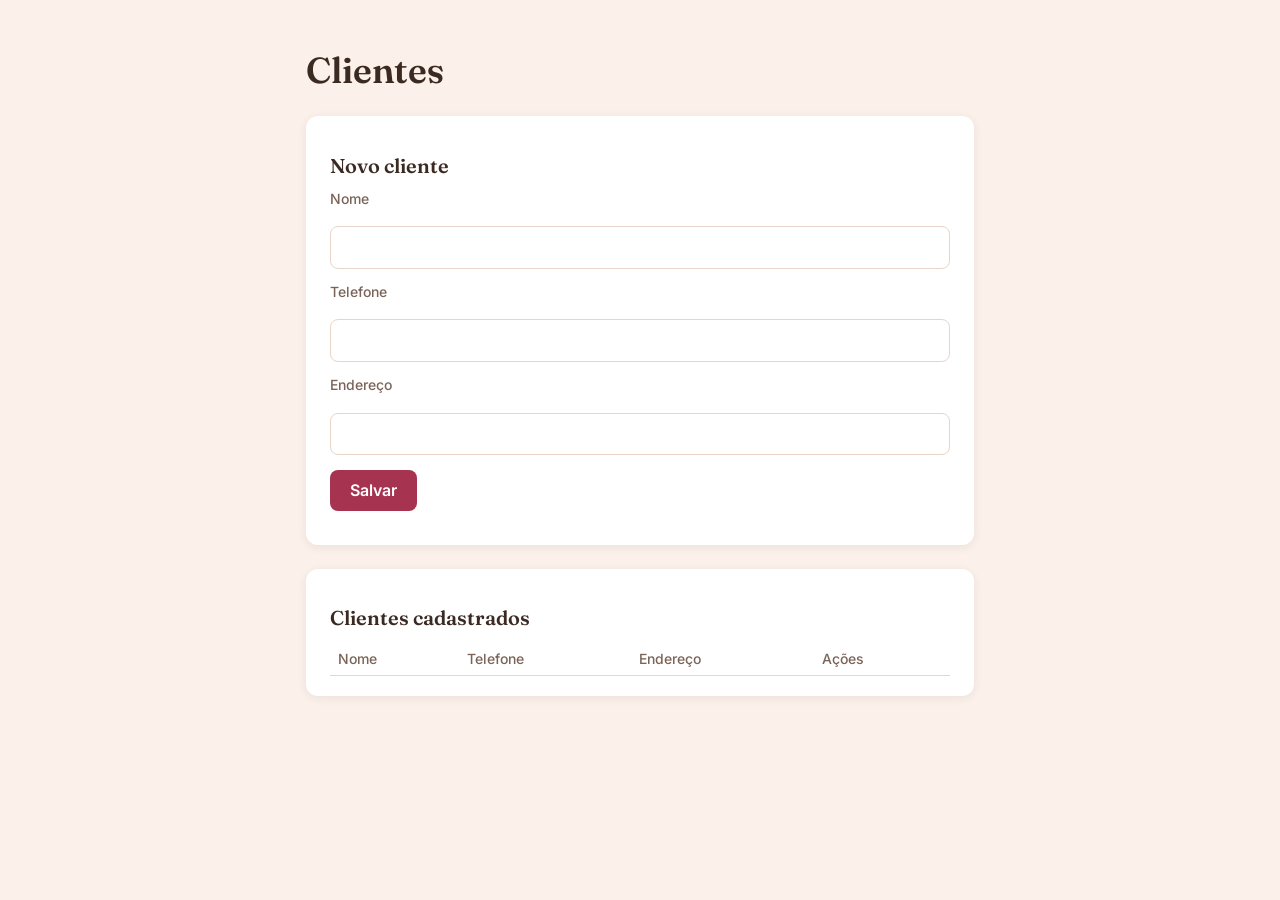
==== customers.html @ 2fd58e19 "feat: adiciona tela de clientes (CRUD completo) com estilo visual do projeto" ====
<!DOCTYPE html>
<html lang="pt-br">
<head>
  <meta charset="UTF-8" />
  <meta name="viewport" content="width=device-width, initial-scale=1.0" />
  <title>Clientes</title>
  <link rel="preconnect" href="https://fonts.googleapis.com" />
  <link rel="preconnect" href="https://fonts.gstatic.com" crossorigin />
  <link href="https://fonts.googleapis.com/css2?family=Fraunces:opsz,wght@9..144,400;9..144,600&family=Inter:wght@400;500;600&display=swap" rel="stylesheet" />
  <link rel="stylesheet" href="css/style.css" />
</head>
<body>
  <main>
    <h1>Clientes</h1>

    <!-- Formulário de cadastro/edição de cliente -->
    <section>
      <h2>Novo cliente</h2>
      <form id="customerForm">
        <!-- Campo escondido: guarda o id do cliente quando estamos EDITANDO.
             Quando está vazio, significa que é um cliente novo (criar, não editar). -->
        <input type="hidden" id="customerId" name="customerId" />

        <label for="customerName">Nome</label>
        <input type="text" id="customerName" name="name" required />

        <label for="customerPhone">Telefone</label>
        <input type="text" id="customerPhone" name="phone" />

        <label for="customerAddress">Endereço</label>
        <input type="text" id="customerAddress" name="address" />

        <button type="submit">Salvar</button>
        <button type="button" id="cancelEditButton" hidden>Cancelar edição</button>
      </form>

      <!-- Onde vamos mostrar mensagens de erro ou sucesso para o usuário -->
      <p id="formMessage"></p>
    </section>

    <!-- Lista de clientes já cadastrados -->
    <section>
      <h2>Clientes cadastrados</h2>
      <table id="customerTable">
        <thead>
          <tr>
            <th>Nome</th>
            <th>Telefone</th>
            <th>Endereço</th>
            <th>Ações</th>
          </tr>
        </thead>
        <tbody id="customerTableBody">
          <!-- As linhas de cliente serão inseridas aqui via JavaScript -->
        </tbody>
      </table>
    </section>
  </main>

  <script type="module" src="js/pages/customers.js"></script>
</body>
</html>
---- css/style.css ----
/* ==========================================================================
   Variáveis globais (cores, tipografia)
   Definidas conforme a identidade visual do projeto (skill 07-estilo-visual)
   ========================================================================== */
:root {
  /* Base */
  --color-background: #FBF1EA;      /* fundo geral, blush claro — não branco puro */
  --color-surface: #FFFFFF;         /* cards, formulários, tabelas */
  --color-surface-alt: #F6E4D8;     /* blocos de destaque suave, hover de linha de tabela */

  /* Texto */
  --color-text: #3B2A22;            /* marrom-chocolate escuro, títulos e texto principal */
  --color-text-muted: #7A6459;      /* texto secundário, labels, legendas */

  /* Marca / ação primária */
  --color-primary: #A6334F;         /* vinho/berry — botões primários, links, destaques */
  --color-primary-hover: #8A2A41;   /* hover/active do primário */
  --color-primary-soft: #F3D9DF;    /* fundo suave para badges/alertas na cor primária */

  /* Acento secundário */
  --color-gold: #B8912F;            /* dourado — usar com moderação */

  /* Status (usaremos mais pra frente, na tela de vendas/fiado) */
  --color-success: #4C7A50;
  --color-success-soft: #E1EDE1;
  --color-warning: #B9852F;
  --color-warning-soft: #F5E6CC;
  --color-danger: #9B3A3A;
  --color-danger-soft: #F3DCDC;

  /* Bordas e sombra */
  --color-border: #E8D5C8;
  --shadow-soft: 0 2px 10px rgba(59, 42, 34, 0.08);

  /* Tipografia */
  --font-display: 'Fraunces', Georgia, serif; /* títulos */
  --font-ui: 'Inter', -apple-system, sans-serif; /* texto de interface e dados */

  --text-xs: 0.75rem;
  --text-sm: 0.875rem;
  --text-base: 1rem;
  --text-lg: 1.25rem;
  --text-xl: 1.75rem;
  --text-2xl: 2.25rem;
}

/* ==========================================================================
   Reset simples e estilo base
   ========================================================================== */
* {
  box-sizing: border-box;
}

body {
  margin: 0;
  background: var(--color-background);
  color: var(--color-text);
  font: 400 var(--text-base) var(--font-ui);
  line-height: 1.5;
}

main {
  max-width: 700px;
  margin: 0 auto;
  padding: 1.5rem 1rem 3rem;
}

h1 {
  font: 600 var(--text-2xl) var(--font-display);
  margin-bottom: 1.5rem;
}

h2 {
  font: 600 var(--text-lg) var(--font-display);
  margin-bottom: 0.75rem;
}

/* ---- Formulário de Cliente ---- */
section {
  background: var(--color-surface);
  border-radius: 12px;
  box-shadow: var(--shadow-soft);
  padding: 1.25rem 1.5rem;
  margin-bottom: 1.5rem;
}

form {
  display: flex;
  flex-direction: column;
  gap: 0.9rem;
}

label {
  font: 500 var(--text-sm) var(--font-ui);
  color: var(--color-text-muted);
  margin-bottom: 0.3rem;
  display: block;
}

input[type="text"] {
  width: 100%;
  padding: 0.65rem 0.75rem;
  border: 1px solid var(--color-border);
  border-radius: 8px;
  font: 400 var(--text-base) var(--font-ui);
  color: var(--color-text);
  background: var(--color-surface);
}

/* Acessibilidade: nunca remover o foco visível sem substituir por outro indicador */
input[type="text"]:focus {
  outline: 2px solid var(--color-primary);
  outline-offset: 1px;
}

/* Botões ficam lado a lado, com espaço entre eles */
form > div.formButtons,
form > .button-row {
  display: flex;
  gap: 0.75rem;
}

button {
  cursor: pointer;
  font: 600 var(--text-base) var(--font-ui);
  border-radius: 8px;
  padding: 0.65rem 1.25rem;
}

/* Botão de salvar: único destaque de cor sólida na tela, conforme a regra
   de "um único destaque de cor por tela" da skill de estilo visual */
button[type="submit"] {
  background: var(--color-primary);
  color: #FFFFFF;
  border: none;
  align-self: flex-start;
}

button[type="submit"]:hover {
  background: var(--color-primary-hover);
}

/* Botão de cancelar edição: secundário, contorno, sem preenchimento sólido */
#cancelEditButton {
  background: transparent;
  color: var(--color-primary);
  border: 1.5px solid var(--color-primary);
  align-self: flex-start;
}

/* Mensagens de erro/sucesso do formulário */
#formMessage {
  font: 500 var(--text-sm) var(--font-ui);
  margin-top: 0.75rem;
}

#formMessage.error {
  color: var(--color-danger);
}

#formMessage.success {
  color: var(--color-success);
}

/* ---- Tabela de Clientes ---- */
table {
  width: 100%;
  border-collapse: collapse;
  font: 400 var(--text-sm) var(--font-ui);
}

th {
  text-align: left;
  color: var(--color-text-muted);
  font-weight: 500;
  padding: 0.5rem 0.5rem;
  border-bottom: 1px solid var(--color-border);
}

td {
  padding: 0.65rem 0.5rem;
  border-bottom: 1px solid var(--color-border);
}

/* Indica que a linha tem ações associadas (editar/excluir) */
tbody tr:hover {
  background: var(--color-surface-alt);
}

/* Botões pequenos de ação dentro da tabela (editar/excluir) */
td .rowActionButton {
  background: transparent;
  border: none;
  color: var(--color-primary);
  font: 500 var(--text-sm) var(--font-ui);
  padding: 0.2rem 0.4rem;
  border-radius: 6px;
}

td .rowActionButton:hover {
  background: var(--color-primary-soft);
}

td .rowActionButton.danger {
  color: var(--color-danger);
}

td .rowActionButton.danger:hover {
  background: var(--color-danger-soft);
}

/* Mensagem para quando ainda não há nenhum cliente cadastrado */
.emptyState {
  color: var(--color-text-muted);
  font-style: normal;
  text-align: center;
  padding: 1rem 0;
}

/* ==========================================================================
   Mobile-first: a partir daqui, ajustes para telas maiores
   ========================================================================== */
@media (min-width: 480px) {
  form > .button-row {
    flex-direction: row;
  }
}
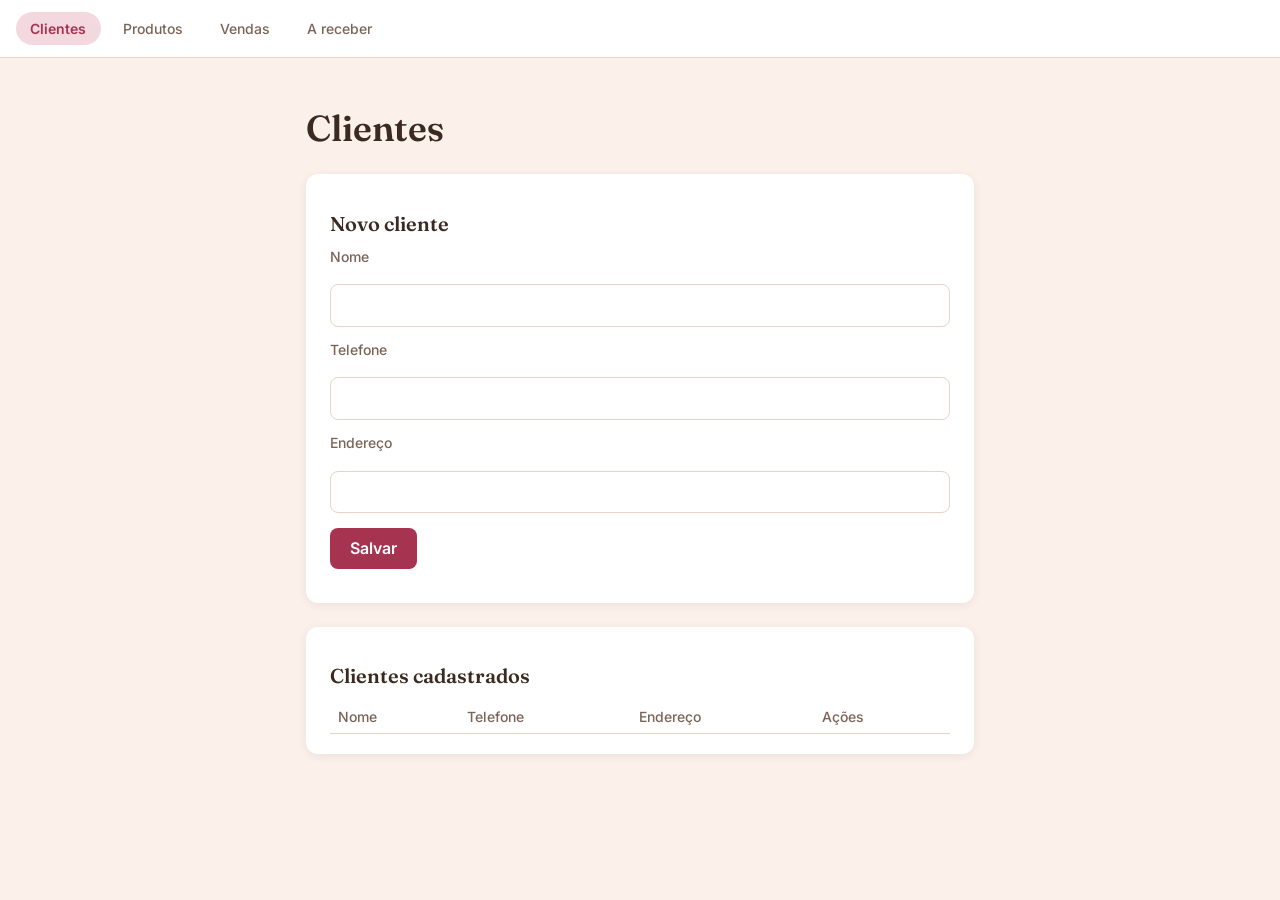
==== commit 787c33d7: "feat: adiciona menu de navegação entre as telas e página inicial" ====
--- a/customers.html
+++ b/customers.html
@@ -10,6 +10,7 @@
   <link rel="stylesheet" href="css/style.css" />
 </head>
 <body>
+  <div id="mainNav"></div>
   <main>
     <h1>Clientes</h1>
 
@@ -57,6 +58,7 @@
     </section>
   </main>
 
+  <script type="module" src="js/components/nav.js"></script>
   <script type="module" src="js/pages/customers.js"></script>
 </body>
 </html>
--- a/css/style.css
+++ b/css/style.css
@@ -45,6 +45,45 @@
 }
 
 /* ==========================================================================
+   Menu de navegação (compartilhado entre todas as páginas, ver js/components/nav.js)
+   ========================================================================== */
+
+/* "sticky" faz o menu ficar fixo no topo mesmo quando a página rola —
+   útil principalmente nas telas de vendas/fiado, que podem ficar longas */
+.mainNav {
+  position: sticky;
+  top: 0;
+  z-index: 20;
+  display: flex;
+  gap: 0.5rem;
+  padding: 0.75rem 1rem;
+  background: var(--color-surface);
+  border-bottom: 1px solid var(--color-border);
+  overflow-x: auto;
+}
+
+.navLink {
+  flex-shrink: 0;
+  padding: 0.5rem 0.9rem;
+  border-radius: 999px;
+  font: 500 var(--text-sm) var(--font-ui);
+  color: var(--color-text-muted);
+  text-decoration: none;
+  white-space: nowrap;
+}
+
+.navLink:hover {
+  background: var(--color-surface-alt);
+}
+
+/* Destaque da página em que o usuário já está */
+.navLink--active {
+  background: var(--color-primary-soft);
+  color: var(--color-primary);
+  font-weight: 600;
+}
+
+/* ==========================================================================
    Reset simples e estilo base
    ========================================================================== */
 * {
@@ -97,7 +136,10 @@
   display: block;
 }
 
-input[type="text"] {
+input[type="text"],
+input[type="number"],
+input[type="date"],
+select {
   width: 100%;
   padding: 0.65rem 0.75rem;
   border: 1px solid var(--color-border);
@@ -108,7 +150,10 @@
 }
 
 /* Acessibilidade: nunca remover o foco visível sem substituir por outro indicador */
-input[type="text"]:focus {
+input[type="text"]:focus,
+input[type="number"]:focus,
+input[type="date"]:focus,
+select:focus {
   outline: 2px solid var(--color-primary);
   outline-offset: 1px;
 }
@@ -209,12 +254,410 @@
   background: var(--color-danger-soft);
 }
 
-/* Mensagem para quando ainda não há nenhum cliente cadastrado */
+/* ---- Reposição de estoque (linha inline na tabela de produtos) ---- */
+
+/* A linha extra que aparece logo abaixo do produto, ao clicar em
+   "Repor estoque". Usa a cor de destaque suave, para diferenciar
+   visualmente de uma linha comum de dado. */
+.restockRow td {
+  background: var(--color-surface-alt);
+  border-bottom: 1px solid var(--color-border);
+}
+
+.restockForm {
+  display: flex;
+  align-items: center;
+  gap: 0.6rem;
+  flex-wrap: wrap;
+}
+
+.restockForm label {
+  margin-bottom: 0;
+  white-space: nowrap;
+}
+
+.restockForm input[type="number"] {
+  width: 6rem;
+  padding: 0.4rem 0.6rem;
+  border: 1px solid var(--color-border);
+  border-radius: 8px;
+  font: 400 var(--text-sm) var(--font-ui);
+}
+
+.restockForm input[type="number"]:focus {
+  outline: 2px solid var(--color-primary);
+  outline-offset: 1px;
+}
+
+/* Botão de confirmar reposição: reaproveita o estilo do botão primário,
+   mas um pouco menor, para caber bem na linha da tabela */
+.restockForm .confirmRestockButton {
+  background: var(--color-primary);
+  color: #FFFFFF;
+  border: none;
+  padding: 0.4rem 0.9rem;
+  font: 600 var(--text-sm) var(--font-ui);
+}
+
+.restockForm .confirmRestockButton:hover {
+  background: var(--color-primary-hover);
+}
+
+.restockForm .cancelRestockButton {
+  background: transparent;
+  color: var(--color-text-muted);
+  border: 1.5px solid var(--color-border);
+  padding: 0.4rem 0.9rem;
+  font: 500 var(--text-sm) var(--font-ui);
+}
+
+/* Destaque numérico do estoque na tabela — números sempre em --font-ui,
+   alinhados para leitura rápida durante o trabalho */
+.stockValue {
+  font-weight: 600;
+}
+
+.stockValue.stockLow {
+  color: var(--color-danger);
+}
+
+/* Mensagem para quando ainda não há nenhum registro cadastrado
+   (reaproveitada em clientes, produtos, e futuramente vendas) */
 .emptyState {
   color: var(--color-text-muted);
   font-style: normal;
   text-align: center;
   padding: 1rem 0;
+}
+
+/* ==========================================================================
+   Tela de Vendas
+   ========================================================================== */
+
+/* ---- Busca de produtos (autocomplete simples) ---- */
+
+/* "position: relative" aqui é o que permite a lista de sugestões (que é
+   "position: absolute") se posicionar logo abaixo do campo de busca,
+   em vez de "flutuar" em qualquer lugar da página. */
+.productSearchWrapper {
+  position: relative;
+}
+
+.productSearchResults {
+  position: absolute;
+  top: calc(100% + 4px);
+  left: 0;
+  right: 0;
+  z-index: 10;
+  margin: 0;
+  padding: 0.4rem;
+  list-style: none;
+  background: var(--color-surface);
+  border: 1px solid var(--color-border);
+  border-radius: 8px;
+  box-shadow: var(--shadow-soft);
+  max-height: 240px;
+  overflow-y: auto;
+}
+
+.productSearchResults li {
+  padding: 0.75rem 0.6rem;
+  border-radius: 6px;
+  cursor: pointer;
+  font: 400 var(--text-base) var(--font-ui);
+  display: flex;
+  justify-content: space-between;
+  gap: 0.75rem;
+}
+
+.productSearchResults li:hover,
+.productSearchResults li:active {
+  background: var(--color-surface-alt);
+}
+
+.productSearchResults .resultProductName {
+  color: var(--color-text);
+}
+
+.productSearchResults .resultProductPrice {
+  color: var(--color-text-muted);
+  white-space: nowrap;
+}
+
+.productSearchResults .noResultsItem {
+  color: var(--color-text-muted);
+  cursor: default;
+}
+
+.productSearchResults .noResultsItem:hover {
+  background: transparent;
+}
+
+/* ---- Lista de itens adicionados à venda ---- */
+
+.saleItemsWrapper {
+  margin-top: 0.25rem;
+}
+
+/* Controle de quantidade com botões +/- — pensado para toque no celular,
+   já que essa tela provavelmente será usada mais no meio de uma venda,
+   com o cliente esperando. Botões grandes o bastante pro polegar. */
+.qtyStepper {
+  display: flex;
+  align-items: center;
+  gap: 0.4rem;
+}
+
+.qtyStepper button {
+  width: 2rem;
+  height: 2rem;
+  padding: 0;
+  border: 1.5px solid var(--color-border);
+  background: var(--color-surface);
+  color: var(--color-primary);
+  font: 600 var(--text-lg) var(--font-ui);
+  line-height: 1;
+  border-radius: 8px;
+}
+
+.qtyStepper button:hover {
+  background: var(--color-primary-soft);
+}
+
+.qtyStepper .qtyValue {
+  min-width: 1.5rem;
+  text-align: center;
+  font: 600 var(--text-base) var(--font-ui);
+}
+
+/* Botão de remover item da venda — reaproveita o padrão de ação perigosa */
+.removeItemButton {
+  background: transparent;
+  border: none;
+  color: var(--color-danger);
+  font: 500 var(--text-sm) var(--font-ui);
+  padding: 0.3rem 0.5rem;
+  border-radius: 6px;
+}
+
+.removeItemButton:hover {
+  background: var(--color-danger-soft);
+}
+
+/* ---- Total da venda: é o número mais importante da tela, por isso
+   usa a fonte de destaque (Fraunces) e um divisor dourado fino acima,
+   conforme a regra de "divisores dourados com moderação" ---- */
+.saleTotalRow {
+  display: flex;
+  justify-content: space-between;
+  align-items: baseline;
+  padding-top: 0.9rem;
+  margin-top: 0.5rem;
+  border-top: 2px solid var(--color-gold);
+}
+
+.saleTotalLabel {
+  font: 500 var(--text-sm) var(--font-ui);
+  color: var(--color-text-muted);
+}
+
+.saleTotalValue {
+  font: 600 var(--text-xl) var(--font-display);
+  color: var(--color-text);
+}
+
+/* ---- Campo de valor recebido (aparece para qualquer forma de pagamento
+   que não seja "A receber") ---- */
+#amountReceivedField {
+  background: var(--color-surface-alt);
+  padding: 0.9rem;
+  border-radius: 8px;
+}
+
+/* ---- Lista de vendas registradas ---- */
+
+/* Badge de situação da venda (pago/parcial/fiado) — cores de status são
+   propositalmente diferentes da cor primária, para reconhecimento rápido */
+.badge {
+  display: inline-block;
+  border-radius: 999px;
+  padding: 0.2rem 0.7rem;
+  font: 500 var(--text-xs) var(--font-ui);
+}
+
+.badge--paid {
+  background: var(--color-success-soft);
+  color: var(--color-success);
+}
+
+.badge--partial {
+  background: var(--color-warning-soft);
+  color: var(--color-warning);
+}
+
+.badge--credit {
+  background: var(--color-danger-soft);
+  color: var(--color-danger);
+}
+
+/* Botão "Ver detalhes" de uma venda — reaproveita o padrão de ação da tabela */
+.viewSaleDetailsButton {
+  background: transparent;
+  border: none;
+  color: var(--color-primary);
+  font: 500 var(--text-sm) var(--font-ui);
+  padding: 0.2rem 0.4rem;
+  border-radius: 6px;
+}
+
+.viewSaleDetailsButton:hover {
+  background: var(--color-primary-soft);
+}
+
+/* A linha expandida com os detalhes da venda (itens + pagamentos) */
+.saleDetailsRow td {
+  background: var(--color-surface-alt);
+  border-bottom: 1px solid var(--color-border);
+  padding: 1rem;
+}
+
+.saleDetailsContent h3 {
+  font: 600 var(--text-sm) var(--font-ui);
+  color: var(--color-text-muted);
+  margin: 0 0 0.5rem;
+}
+
+.saleDetailsContent ul {
+  list-style: none;
+  margin: 0 0 0.9rem;
+  padding: 0;
+}
+
+.saleDetailsContent li {
+  display: flex;
+  justify-content: space-between;
+  padding: 0.3rem 0;
+  font: 400 var(--text-sm) var(--font-ui);
+}
+
+.saleDetailsBalance {
+  font: 600 var(--text-sm) var(--font-ui);
+  color: var(--color-danger);
+  border-top: 1px solid var(--color-border);
+  padding-top: 0.6rem;
+  margin-top: 0.6rem;
+}
+
+/* ==========================================================================
+   Tela de Controle de Fiado
+   ========================================================================== */
+
+/* Valor total devido por cliente — destaque em vermelho/danger, já que
+   representa dinheiro que ainda falta entrar no caixa */
+.creditTotalOwed {
+  font-weight: 600;
+  color: var(--color-danger);
+}
+
+.creditDetailsRow td {
+  background: var(--color-surface-alt);
+  border-bottom: 1px solid var(--color-border);
+  padding: 1rem;
+}
+
+.creditDetailsContent h3 {
+  font: 600 var(--text-sm) var(--font-ui);
+  color: var(--color-text-muted);
+  margin: 0 0 0.6rem;
+}
+
+.creditDetailsContent ul {
+  list-style: none;
+  margin: 0;
+  padding: 0;
+}
+
+/* Cada venda em aberto de um cliente, dentro do detalhe expandido */
+.creditSaleItem {
+  padding: 0.75rem 0;
+  border-bottom: 1px solid var(--color-border);
+}
+
+.creditSaleItem:last-child {
+  border-bottom: none;
+}
+
+.creditSaleInfo {
+  display: flex;
+  flex-wrap: wrap;
+  align-items: center;
+  justify-content: space-between;
+  gap: 0.5rem;
+  margin-bottom: 0.5rem;
+}
+
+.creditSaleInfo .creditSaleDate {
+  color: var(--color-text-muted);
+  font: 400 var(--text-sm) var(--font-ui);
+}
+
+.creditSaleInfo .creditSaleBalance {
+  font: 600 var(--text-base) var(--font-ui);
+  color: var(--color-danger);
+}
+
+/* Formulário inline de registrar pagamento — mesmo padrão visual da
+   reposição de estoque, para manter consistência entre as telas */
+.paymentForm {
+  display: flex;
+  align-items: center;
+  gap: 0.6rem;
+  flex-wrap: wrap;
+  margin-top: 0.6rem;
+}
+
+.paymentForm label {
+  margin-bottom: 0;
+  white-space: nowrap;
+}
+
+.paymentForm input[type="number"],
+.paymentForm input[type="text"],
+.paymentForm select {
+  padding: 0.4rem 0.6rem;
+  font: 400 var(--text-sm) var(--font-ui);
+}
+
+.paymentForm input[type="number"] {
+  width: 6rem;
+}
+
+.paymentForm input[type="text"] {
+  width: 10rem;
+}
+
+.paymentForm select {
+  width: auto;
+}
+
+.paymentForm .confirmPaymentButton {
+  background: var(--color-primary);
+  color: #FFFFFF;
+  border: none;
+  padding: 0.4rem 0.9rem;
+  font: 600 var(--text-sm) var(--font-ui);
+}
+
+.paymentForm .confirmPaymentButton:hover {
+  background: var(--color-primary-hover);
+}
+
+.paymentForm .cancelPaymentButton {
+  background: transparent;
+  color: var(--color-text-muted);
+  border: 1.5px solid var(--color-border);
+  padding: 0.4rem 0.9rem;
+  font: 500 var(--text-sm) var(--font-ui);
 }
 
 /* ==========================================================================
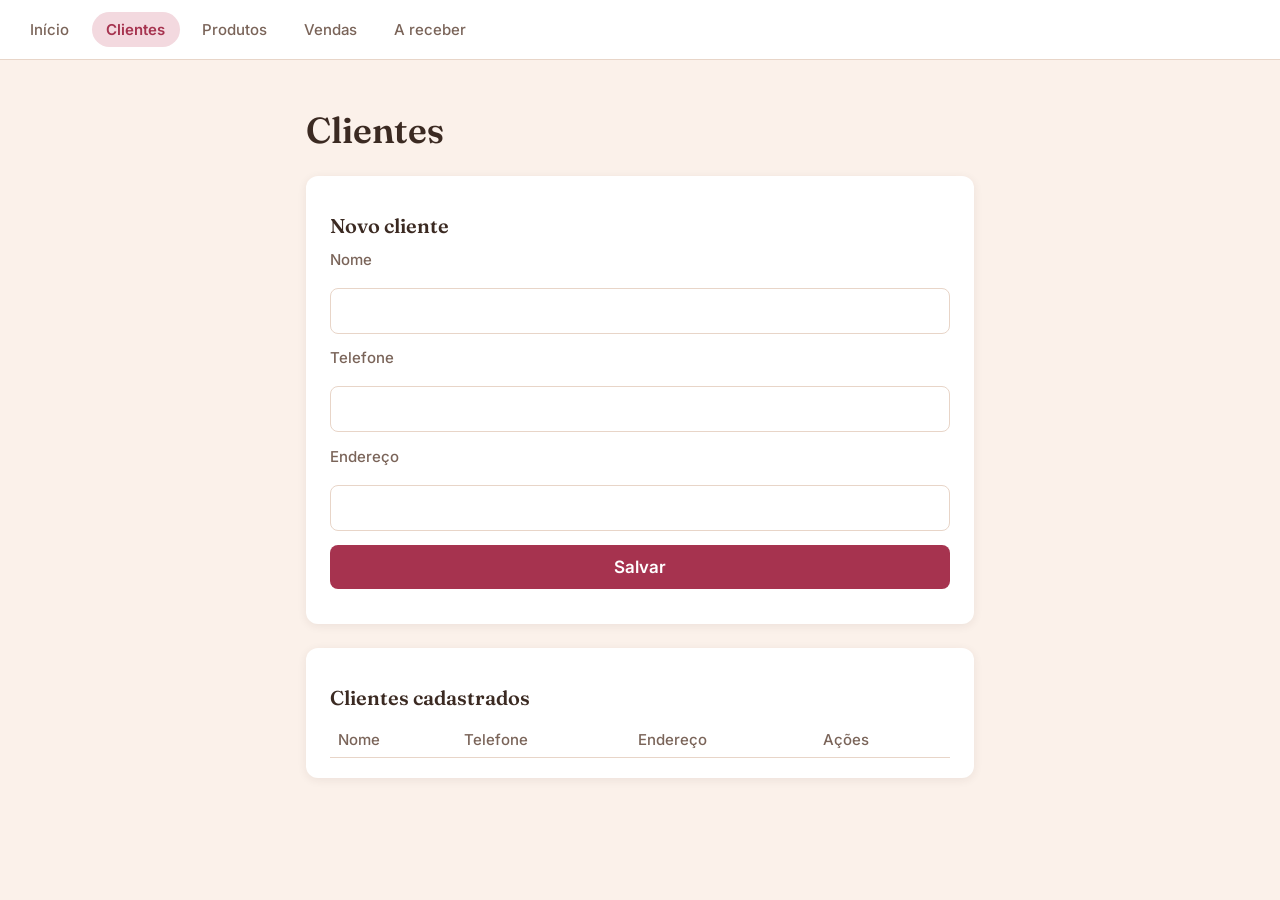
==== commit 7cfc7818: "fix: adiciona scroll horizontal nas tabelas para telas pequenas" ====
--- a/customers.html
+++ b/customers.html
@@ -42,19 +42,21 @@
     <!-- Lista de clientes já cadastrados -->
     <section>
       <h2>Clientes cadastrados</h2>
-      <table id="customerTable">
-        <thead>
-          <tr>
-            <th>Nome</th>
-            <th>Telefone</th>
-            <th>Endereço</th>
-            <th>Ações</th>
-          </tr>
-        </thead>
-        <tbody id="customerTableBody">
-          <!-- As linhas de cliente serão inseridas aqui via JavaScript -->
-        </tbody>
-      </table>
+      <div class="tableScroll">
+        <table id="customerTable">
+          <thead>
+            <tr>
+              <th>Nome</th>
+              <th>Telefone</th>
+              <th>Endereço</th>
+              <th>Ações</th>
+            </tr>
+          </thead>
+          <tbody id="customerTableBody">
+            <!-- As linhas de cliente serão inseridas aqui via JavaScript -->
+          </tbody>
+        </table>
+      </div>
     </section>
   </main>
 
--- a/css/style.css
+++ b/css/style.css
@@ -27,6 +27,7 @@
   --color-warning-soft: #F5E6CC;
   --color-danger: #9B3A3A;
   --color-danger-soft: #F3DCDC;
+  --color-danger-hover: #7F2F2F;
 
   /* Bordas e sombra */
   --color-border: #E8D5C8;
@@ -37,8 +38,8 @@
   --font-ui: 'Inter', -apple-system, sans-serif; /* texto de interface e dados */
 
   --text-xs: 0.75rem;
-  --text-sm: 0.875rem;
-  --text-base: 1rem;
+  --text-sm: 0.9375rem;
+  --text-base: 1.0625rem;
   --text-lg: 1.25rem;
   --text-xl: 1.75rem;
   --text-2xl: 2.25rem;
@@ -49,23 +50,66 @@
    ========================================================================== */
 
 /* "sticky" faz o menu ficar fixo no topo mesmo quando a página rola —
-   útil principalmente nas telas de vendas/fiado, que podem ficar longas */
+   útil principalmente nas telas de vendas/fiado, que podem ficar longas.
+   position:sticky também serve de "âncora" para o menu suspenso (.navLinks)
+   abrir exatamente colado embaixo da barra, no mobile. */
 .mainNav {
   position: sticky;
   top: 0;
   z-index: 20;
   display: flex;
+  align-items: center;
+  justify-content: space-between;
   gap: 0.5rem;
   padding: 0.75rem 1rem;
   background: var(--color-surface);
   border-bottom: 1px solid var(--color-border);
-  overflow-x: auto;
+}
+
+/* Botão hamburguer — só existe visualmente em telas estreitas (ver media
+   query abaixo, que o esconde em telas maiores) */
+.navToggle {
+  display: inline-flex;
+  align-items: center;
+  justify-content: center;
+  width: 2.75rem;
+  height: 2.75rem;
+  padding: 0;
+  background: transparent;
+  border: 1.5px solid var(--color-border);
+  color: var(--color-text);
+  border-radius: 8px;
+}
+
+.navToggle:hover {
+  background: var(--color-surface-alt);
+}
+
+/* Em telas estreitas, os links ficam escondidos dentro de um menu que só
+   abre ao tocar no hamburguer — evita a barra rolando de lado, onde um
+   link como "A Receber" podia ficar fora da vista sem o usuário perceber
+   que ele existia. */
+.navLinks {
+  display: none;
+  position: absolute;
+  top: 100%;
+  left: 0;
+  right: 0;
+  flex-direction: column;
+  gap: 0.25rem;
+  padding: 0.75rem 1rem 1rem;
+  background: var(--color-surface);
+  border-bottom: 1px solid var(--color-border);
+  box-shadow: var(--shadow-soft);
+}
+
+.navLinks--open {
+  display: flex;
 }
 
 .navLink {
-  flex-shrink: 0;
-  padding: 0.5rem 0.9rem;
-  border-radius: 999px;
+  padding: 0.75rem 0.9rem;
+  border-radius: 8px;
   font: 500 var(--text-sm) var(--font-ui);
   color: var(--color-text-muted);
   text-decoration: none;
@@ -81,6 +125,30 @@
   background: var(--color-primary-soft);
   color: var(--color-primary);
   font-weight: 600;
+}
+
+/* A partir daqui, a tela é larga o bastante para mostrar o menu inteiro
+   sempre visível, em linha — o hamburguer não é mais necessário */
+@media (min-width: 640px) {
+  .navToggle {
+    display: none;
+  }
+
+  .navLinks {
+    display: flex;
+    position: static;
+    flex-direction: row;
+    padding: 0;
+    background: transparent;
+    border-bottom: none;
+    box-shadow: none;
+    gap: 0.5rem;
+  }
+
+  .navLink {
+    border-radius: 999px;
+    padding: 0.5rem 0.9rem;
+  }
 }
 
 /* ==========================================================================
@@ -141,7 +209,8 @@
 input[type="date"],
 select {
   width: 100%;
-  padding: 0.65rem 0.75rem;
+  padding: 0.75rem 0.85rem;
+  min-height: 2.75rem; /* ~44px — mesmo padrão de toque confortável dos botões */
   border: 1px solid var(--color-border);
   border-radius: 8px;
   font: 400 var(--text-base) var(--font-ui);
@@ -158,10 +227,12 @@
   outline-offset: 1px;
 }
 
-/* Botões ficam lado a lado, com espaço entre eles */
+/* Botões ficam empilhados por padrão no mobile (ocupando a largura toda,
+   igual aos inputs); em telas maiores, ficam lado a lado (ver media query) */
 form > div.formButtons,
 form > .button-row {
   display: flex;
+  flex-direction: column;
   gap: 0.75rem;
 }
 
@@ -169,16 +240,19 @@
   cursor: pointer;
   font: 600 var(--text-base) var(--font-ui);
   border-radius: 8px;
-  padding: 0.65rem 1.25rem;
+  padding: 0.75rem 1.25rem;
+  min-height: 2.75rem; /* ~44px — tamanho mínimo recomendado para toque confortável */
 }
 
 /* Botão de salvar: único destaque de cor sólida na tela, conforme a regra
-   de "um único destaque de cor por tela" da skill de estilo visual */
+   de "um único destaque de cor por tela" da skill de estilo visual.
+   width: 100% no mobile, para alinhar com a largura dos inputs acima —
+   em telas maiores (ver media query), volta a ser do tamanho do texto. */
 button[type="submit"] {
   background: var(--color-primary);
   color: #FFFFFF;
   border: none;
-  align-self: flex-start;
+  width: 100%;
 }
 
 button[type="submit"]:hover {
@@ -190,7 +264,7 @@
   background: transparent;
   color: var(--color-primary);
   border: 1.5px solid var(--color-primary);
-  align-self: flex-start;
+  width: 100%;
 }
 
 /* Mensagens de erro/sucesso do formulário */
@@ -207,7 +281,15 @@
   color: var(--color-success);
 }
 
-/* ---- Tabela de Clientes ---- */
+/* ---- Tabelas (listas de vendas, clientes, produtos) ---- */
+/* O scroll fica contido dentro da própria tabela (não a página inteira) —
+   evita que colunas apertadas ou blocos internos (como o de reposição de
+   estoque) "estourem" a largura da tela em telas pequenas. */
+.tableScroll {
+  overflow-x: auto;
+  -webkit-overflow-scrolling: touch;
+}
+
 table {
   width: 100%;
   border-collapse: collapse;
@@ -234,12 +316,39 @@
 
 /* Botões pequenos de ação dentro da tabela (editar/excluir) */
 td .rowActionButton {
+  display: inline-flex;
+  align-items: center;
+  gap: 0.4rem;
   background: transparent;
   border: none;
   color: var(--color-primary);
   font: 500 var(--text-sm) var(--font-ui);
-  padding: 0.2rem 0.4rem;
+  padding: 0.6rem 0.8rem;
+  min-height: 2.75rem;
   border-radius: 6px;
+}
+
+.actionIcon {
+  display: inline-flex;
+  flex-shrink: 0;
+}
+
+/* Em telas pequenas, os botões de ação mostram só o ícone — o texto
+   continua no HTML (leitor de tela ainda anuncia "Editar", "Excluir" etc.
+   normalmente), só fica visualmente escondido. Isso evita o texto quebrar
+   linha e bagunçar a tabela em telas estreitas. */
+@media (max-width: 479px) {
+  .actionLabel {
+    position: absolute;
+    width: 1px;
+    height: 1px;
+    padding: 0;
+    margin: -1px;
+    overflow: hidden;
+    clip: rect(0, 0, 0, 0);
+    white-space: nowrap;
+    border: 0;
+  }
 }
 
 td .rowActionButton:hover {
@@ -266,37 +375,20 @@
 
 .restockForm {
   display: flex;
-  align-items: center;
+  flex-direction: column;
+  align-items: stretch;
   gap: 0.6rem;
-  flex-wrap: wrap;
 }
 
 .restockForm label {
-  margin-bottom: 0;
-  white-space: nowrap;
-}
-
-.restockForm input[type="number"] {
-  width: 6rem;
-  padding: 0.4rem 0.6rem;
-  border: 1px solid var(--color-border);
-  border-radius: 8px;
-  font: 400 var(--text-sm) var(--font-ui);
-}
-
-.restockForm input[type="number"]:focus {
-  outline: 2px solid var(--color-primary);
-  outline-offset: 1px;
-}
-
-/* Botão de confirmar reposição: reaproveita o estilo do botão primário,
-   mas um pouco menor, para caber bem na linha da tabela */
+  margin-bottom: 0.25rem;
+}
+
+/* Botão de confirmar reposição: reaproveita o estilo do botão primário */
 .restockForm .confirmRestockButton {
   background: var(--color-primary);
   color: #FFFFFF;
   border: none;
-  padding: 0.4rem 0.9rem;
-  font: 600 var(--text-sm) var(--font-ui);
 }
 
 .restockForm .confirmRestockButton:hover {
@@ -307,8 +399,6 @@
   background: transparent;
   color: var(--color-text-muted);
   border: 1.5px solid var(--color-border);
-  padding: 0.4rem 0.9rem;
-  font: 500 var(--text-sm) var(--font-ui);
 }
 
 /* Destaque numérico do estoque na tabela — números sempre em --font-ui,
@@ -409,8 +499,9 @@
 }
 
 .qtyStepper button {
-  width: 2rem;
-  height: 2rem;
+  width: 2.75rem;
+  height: 2.75rem;
+  min-height: 2.75rem;
   padding: 0;
   border: 1.5px solid var(--color-border);
   background: var(--color-surface);
@@ -432,11 +523,15 @@
 
 /* Botão de remover item da venda — reaproveita o padrão de ação perigosa */
 .removeItemButton {
+  display: inline-flex;
+  align-items: center;
+  gap: 0.4rem;
   background: transparent;
   border: none;
   color: var(--color-danger);
   font: 500 var(--text-sm) var(--font-ui);
-  padding: 0.3rem 0.5rem;
+  padding: 0.5rem 0.7rem;
+  min-height: 2.75rem;
   border-radius: 6px;
 }
 
@@ -502,11 +597,15 @@
 
 /* Botão "Ver detalhes" de uma venda — reaproveita o padrão de ação da tabela */
 .viewSaleDetailsButton {
+  display: inline-flex;
+  align-items: center;
+  gap: 0.4rem;
   background: transparent;
   border: none;
   color: var(--color-primary);
   font: 500 var(--text-sm) var(--font-ui);
-  padding: 0.2rem 0.4rem;
+  padding: 0.6rem 0.8rem;
+  min-height: 2.75rem;
   border-radius: 6px;
 }
 
@@ -610,42 +709,20 @@
    reposição de estoque, para manter consistência entre as telas */
 .paymentForm {
   display: flex;
-  align-items: center;
+  flex-direction: column;
+  align-items: stretch;
   gap: 0.6rem;
-  flex-wrap: wrap;
   margin-top: 0.6rem;
 }
 
 .paymentForm label {
-  margin-bottom: 0;
-  white-space: nowrap;
-}
-
-.paymentForm input[type="number"],
-.paymentForm input[type="text"],
-.paymentForm select {
-  padding: 0.4rem 0.6rem;
-  font: 400 var(--text-sm) var(--font-ui);
-}
-
-.paymentForm input[type="number"] {
-  width: 6rem;
-}
-
-.paymentForm input[type="text"] {
-  width: 10rem;
-}
-
-.paymentForm select {
-  width: auto;
+  margin-bottom: 0.25rem;
 }
 
 .paymentForm .confirmPaymentButton {
   background: var(--color-primary);
   color: #FFFFFF;
   border: none;
-  padding: 0.4rem 0.9rem;
-  font: 600 var(--text-sm) var(--font-ui);
 }
 
 .paymentForm .confirmPaymentButton:hover {
@@ -656,8 +733,84 @@
   background: transparent;
   color: var(--color-text-muted);
   border: 1.5px solid var(--color-border);
-  padding: 0.4rem 0.9rem;
-  font: 500 var(--text-sm) var(--font-ui);
+}
+
+/* ==========================================================================
+   Modal de confirmação (substitui o confirm() nativo do navegador)
+   ========================================================================== */
+
+.modalOverlay {
+  position: fixed;
+  inset: 0;
+  background: rgba(59, 42, 34, 0.45); /* marrom-texto com transparência, mais harmônico que preto puro */
+  display: flex;
+  align-items: center;
+  justify-content: center;
+  padding: 1rem;
+  z-index: 100;
+  animation: modalFadeIn 0.15s ease-out;
+}
+
+.modalDialog {
+  background: var(--color-surface);
+  border-radius: 12px;
+  box-shadow: var(--shadow-soft);
+  padding: 1.5rem;
+  max-width: 360px;
+  width: 100%;
+  animation: modalPopIn 0.15s ease-out;
+}
+
+.modalTitle {
+  font: 600 var(--text-lg) var(--font-display);
+  margin: 0 0 0.5rem;
+}
+
+.modalMessage {
+  font: 400 var(--text-base) var(--font-ui);
+  color: var(--color-text-muted);
+  margin: 0 0 1.25rem;
+}
+
+.modalActions {
+  display: flex;
+  gap: 0.75rem;
+  justify-content: flex-end;
+  flex-wrap: wrap;
+}
+
+.modalCancelButton {
+  background: transparent;
+  color: var(--color-text-muted);
+  border: 1.5px solid var(--color-border);
+}
+
+.modalConfirmButton {
+  background: var(--color-primary);
+  color: #FFFFFF;
+  border: none;
+}
+
+.modalConfirmButton:hover {
+  background: var(--color-primary-hover);
+}
+
+.modalConfirmButton--danger {
+  background: var(--color-danger);
+}
+
+.modalConfirmButton--danger:hover {
+  background: var(--color-danger-hover);
+}
+
+@keyframes modalFadeIn {
+  from { opacity: 0; }
+  to { opacity: 1; }
+}
+
+@keyframes modalPopIn {
+  from { transform: scale(0.95); opacity: 0; }
+  to { transform: scale(1); opacity: 1; }
 }
 
 /* ==========================================================================
@@ -667,4 +820,59 @@
   form > .button-row {
     flex-direction: row;
   }
-}
+
+  button[type="submit"],
+  #cancelEditButton {
+    width: auto;
+  }
+
+  /* Formulários inline (reposição de estoque, pagamento) voltam a ficar
+     lado a lado e compactos — no mobile, ficam empilhados em largura
+     total (ver regras mobile-first acima) */
+  .restockForm,
+  .paymentForm {
+    flex-direction: row;
+    align-items: center;
+    flex-wrap: wrap;
+  }
+
+  .restockForm label,
+  .paymentForm label {
+    margin-bottom: 0;
+    white-space: nowrap;
+  }
+
+  .restockForm input[type="number"],
+  .paymentForm input[type="number"],
+  .paymentForm input[type="text"],
+  .paymentForm select {
+    width: auto;
+    min-height: auto;
+    padding: 0.4rem 0.6rem;
+    font: 400 var(--text-sm) var(--font-ui);
+  }
+
+  .restockForm input[type="number"],
+  .paymentForm input[type="number"] {
+    width: 6rem;
+  }
+
+  .paymentForm input[type="text"] {
+    width: 10rem;
+  }
+
+  .restockForm .confirmRestockButton,
+  .restockForm .cancelRestockButton,
+  .paymentForm .confirmPaymentButton,
+  .paymentForm .cancelPaymentButton {
+    width: auto;
+    padding: 0.4rem 0.9rem;
+    min-height: auto;
+    font: 600 var(--text-sm) var(--font-ui);
+  }
+
+  .restockForm .cancelRestockButton,
+  .paymentForm .cancelPaymentButton {
+    font-weight: 500;
+  }
+}
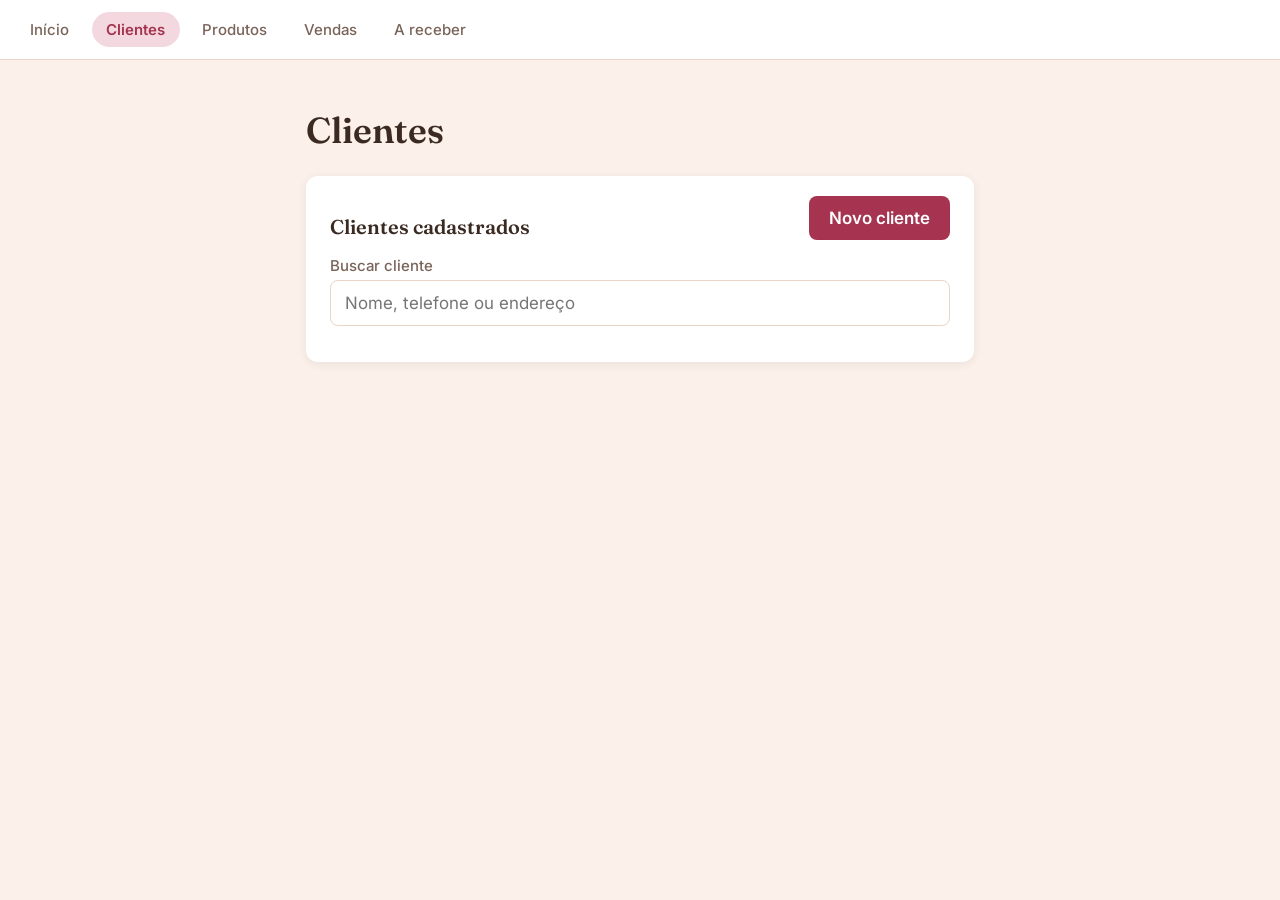
==== commit 7f442553: "refactor(client): decouple client registration and listing views" ====
--- a/customers.html
+++ b/customers.html
@@ -14,53 +14,63 @@
   <main>
     <h1>Clientes</h1>
 
-    <!-- Formulário de cadastro/edição de cliente -->
-    <section>
-      <h2>Novo cliente</h2>
-      <form id="customerForm">
-        <!-- Campo escondido: guarda o id do cliente quando estamos EDITANDO.
-             Quando está vazio, significa que é um cliente novo (criar, não editar). -->
-        <input type="hidden" id="customerId" name="customerId" />
+    <!-- Mensagens de erro ou sucesso ficam FORA das duas visões, no topo:
+         assim aparecem tanto na lista (ex: "Cliente cadastrado com sucesso")
+         quanto no formulário (ex: erro ao salvar). -->
+    <p id="formMessage"></p>
 
-        <label for="customerName">Nome</label>
-        <input type="text" id="customerName" name="name" required />
+    <!-- ==== Visão 1: LISTA de clientes (é a que aparece ao abrir a página) ==== -->
+    <div id="listView">
+      <section>
+        <div class="listHeader">
+          <h2>Clientes cadastrados</h2>
+          <button type="button" id="newCustomerButton" class="primaryButton">Novo cliente</button>
+        </div>
 
-        <label for="customerPhone">Telefone</label>
-        <input type="text" id="customerPhone" name="phone" />
+        <label for="customerSearch">Buscar cliente</label>
+        <input
+          type="search"
+          id="customerSearch"
+          placeholder="Nome, telefone ou endereço"
+          autocomplete="off"
+        />
 
-        <label for="customerAddress">Endereço</label>
-        <input type="text" id="customerAddress" name="address" />
+        <!-- Lista de clientes: cada cliente vira um <li> (bloco com as
+             informações empilhadas e os botões de ação sempre visíveis) -->
+        <ul id="customerList" class="recordList">
+          <!-- Os clientes serão inseridos aqui via JavaScript -->
+        </ul>
+      </section>
+    </div>
 
-        <button type="submit">Salvar</button>
-        <button type="button" id="cancelEditButton" hidden>Cancelar edição</button>
-      </form>
+    <!-- ==== Visão 2: FORMULÁRIO de cadastro/edição (começa escondida) ==== -->
+    <div id="formView" hidden>
+      <section>
+        <h2 id="formTitle">Novo cliente</h2>
+        <form id="customerForm">
+          <!-- Campo escondido: guarda o id do cliente quando estamos EDITANDO.
+               Quando está vazio, significa que é um cliente novo (criar, não editar). -->
+          <input type="hidden" id="customerId" name="customerId" />
 
-      <!-- Onde vamos mostrar mensagens de erro ou sucesso para o usuário -->
-      <p id="formMessage"></p>
-    </section>
+          <label for="customerName">Nome</label>
+          <input type="text" id="customerName" name="name" required />
 
-    <!-- Lista de clientes já cadastrados -->
-    <section>
-      <h2>Clientes cadastrados</h2>
-      <div class="tableScroll">
-        <table id="customerTable">
-          <thead>
-            <tr>
-              <th>Nome</th>
-              <th>Telefone</th>
-              <th>Endereço</th>
-              <th>Ações</th>
-            </tr>
-          </thead>
-          <tbody id="customerTableBody">
-            <!-- As linhas de cliente serão inseridas aqui via JavaScript -->
-          </tbody>
-        </table>
-      </div>
-    </section>
+          <label for="customerPhone">Telefone</label>
+          <input type="text" id="customerPhone" name="phone" inputmode="tel" />
+
+          <label for="customerAddress">Endereço</label>
+          <input type="text" id="customerAddress" name="address" />
+
+          <div class="button-row">
+            <button type="submit">Salvar cliente</button>
+            <button type="button" id="cancelEditButton">Cancelar</button>
+          </div>
+        </form>
+      </section>
+    </div>
   </main>
 
   <script type="module" src="js/components/nav.js"></script>
   <script type="module" src="js/pages/customers.js"></script>
 </body>
-</html>
+</html>
--- a/css/style.css
+++ b/css/style.css
@@ -4,38 +4,39 @@
    ========================================================================== */
 :root {
   /* Base */
-  --color-background: #FBF1EA;      /* fundo geral, blush claro — não branco puro */
-  --color-surface: #FFFFFF;         /* cards, formulários, tabelas */
-  --color-surface-alt: #F6E4D8;     /* blocos de destaque suave, hover de linha de tabela */
+  --color-background: #fbf1ea; /* fundo geral, blush claro — não branco puro */
+  --color-surface: #ffffff; /* cards, formulários, tabelas */
+  --color-surface-alt: #f6e4d8; /* blocos de destaque suave, hover de linha de tabela */
 
   /* Texto */
-  --color-text: #3B2A22;            /* marrom-chocolate escuro, títulos e texto principal */
-  --color-text-muted: #7A6459;      /* texto secundário, labels, legendas */
+  --color-text: #3b2a22; /* marrom-chocolate escuro, títulos e texto principal */
+  --color-text-muted: #7a6459; /* texto secundário, labels, legendas */
 
   /* Marca / ação primária */
-  --color-primary: #A6334F;         /* vinho/berry — botões primários, links, destaques */
-  --color-primary-hover: #8A2A41;   /* hover/active do primário */
-  --color-primary-soft: #F3D9DF;    /* fundo suave para badges/alertas na cor primária */
+  --color-primary: #a6334f; /* vinho/berry — botões primários, links, destaques */
+  --color-primary-hover: #8a2a41; /* hover/active do primário */
+  --color-primary-soft: #f3d9df; /* fundo suave para badges/alertas na cor primária */
 
   /* Acento secundário */
-  --color-gold: #B8912F;            /* dourado — usar com moderação */
+  --color-gold: #b8912f; /* dourado — usar com moderação */
 
   /* Status (usaremos mais pra frente, na tela de vendas/fiado) */
-  --color-success: #4C7A50;
-  --color-success-soft: #E1EDE1;
-  --color-warning: #B9852F;
-  --color-warning-soft: #F5E6CC;
-  --color-danger: #9B3A3A;
-  --color-danger-soft: #F3DCDC;
-  --color-danger-hover: #7F2F2F;
+  --color-success: #4c7a50;
+  --color-success-soft: #e1ede1;
+  --color-warning: #b9852f;
+  --color-warning-soft: #f5e6cc;
+  --color-danger: #9b3a3a;
+  --color-danger-soft: #f3dcdc;
+  --color-danger-hover: #7f2f2f;
 
   /* Bordas e sombra */
-  --color-border: #E8D5C8;
+  --color-border: #e8d5c8;
   --shadow-soft: 0 2px 10px rgba(59, 42, 34, 0.08);
 
   /* Tipografia */
-  --font-display: 'Fraunces', Georgia, serif; /* títulos */
-  --font-ui: 'Inter', -apple-system, sans-serif; /* texto de interface e dados */
+  --font-display: "Fraunces", Georgia, serif; /* títulos */
+  --font-ui:
+    "Inter", -apple-system, sans-serif; /* texto de interface e dados */
 
   --text-xs: 0.75rem;
   --text-sm: 0.9375rem;
@@ -207,6 +208,7 @@
 input[type="text"],
 input[type="number"],
 input[type="date"],
+input[type="search"],
 select {
   width: 100%;
   padding: 0.75rem 0.85rem;
@@ -216,12 +218,18 @@
   font: 400 var(--text-base) var(--font-ui);
   color: var(--color-text);
   background: var(--color-surface);
+  /* Remove o estilo padrão do navegador para input de busca (círculo de
+     limpar em formato diferente, cantos redondos demais em alguns
+     navegadores) — assim fica igual aos outros campos de texto. */
+  appearance: none;
+  -webkit-appearance: none;
 }
 
 /* Acessibilidade: nunca remover o foco visível sem substituir por outro indicador */
 input[type="text"]:focus,
 input[type="number"]:focus,
 input[type="date"]:focus,
+input[type="search"]:focus,
 select:focus {
   outline: 2px solid var(--color-primary);
   outline-offset: 1px;
@@ -250,7 +258,7 @@
    em telas maiores (ver media query), volta a ser do tamanho do texto. */
 button[type="submit"] {
   background: var(--color-primary);
-  color: #FFFFFF;
+  color: #ffffff;
   border: none;
   width: 100%;
 }
@@ -281,7 +289,8 @@
   color: var(--color-success);
 }
 
-/* ---- Tabelas (listas de vendas, clientes, produtos) ---- */
+/* ---- Tabelas (ainda usadas em Vendas e A Receber, ver seção de Listas
+   abaixo para o novo padrão de Clientes/Produtos) ---- */
 /* O scroll fica contido dentro da própria tabela (não a página inteira) —
    evita que colunas apertadas ou blocos internos (como o de reposição de
    estoque) "estourem" a largura da tela em telas pequenas. */
@@ -315,7 +324,8 @@
 }
 
 /* Botões pequenos de ação dentro da tabela (editar/excluir) */
-td .rowActionButton {
+td .rowActionButton,
+.recordActions .rowActionButton {
   display: inline-flex;
   align-items: center;
   gap: 0.4rem;
@@ -336,8 +346,8 @@
 /* Em telas pequenas, os botões de ação mostram só o ícone — o texto
    continua no HTML (leitor de tela ainda anuncia "Editar", "Excluir" etc.
    normalmente), só fica visualmente escondido. Isso evita o texto quebrar
-   linha e bagunçar a tabela em telas estreitas. */
-@media (max-width: 479px) {
+   linha e bagunçar a tabela/lista em telas estreitas. */
+@media (max-width: 576px) {
   .actionLabel {
     position: absolute;
     width: 1px;
@@ -351,16 +361,142 @@
   }
 }
 
-td .rowActionButton:hover {
+td .rowActionButton:hover,
+.recordActions .rowActionButton:hover {
   background: var(--color-primary-soft);
 }
 
-td .rowActionButton.danger {
+td .rowActionButton.danger,
+.recordActions .rowActionButton.danger {
   color: var(--color-danger);
 }
 
-td .rowActionButton.danger:hover {
+td .rowActionButton.danger:hover,
+.recordActions .rowActionButton.danger:hover {
   background: var(--color-danger-soft);
+}
+
+/* Mensagem para quando ainda não há nenhum registro cadastrado
+   (reaproveitada em clientes, produtos, e futuramente vendas) */
+.emptyState {
+  color: var(--color-text-muted);
+  font-style: normal;
+  text-align: center;
+  padding: 1rem 0;
+}
+
+/* ==========================================================================
+   Telas de Lista + Formulário (Clientes, Produtos — ver skill de lembretes,
+   decisão de 2026-09-19)
+
+   Cada tela agora tem duas "visões" no mesmo HTML: a lista (com busca) e o
+   formulário, alternadas via JavaScript (atributo "hidden"). A lista usa
+   uma linha simples por registro, empilhada verticalmente no mobile —
+   assim os botões de ação nunca ficam escondidos fora da tela por scroll
+   lateral, sem virar uma pilha de cards com sombra repetida (o que a
+   skill de estilo visual pede para evitar).
+   ========================================================================== */
+
+/* Cabeçalho da lista: título + botão de ação principal ("Novo cliente").
+   Empilhado no mobile (o botão precisa de largura total para ser fácil de
+   tocar), lado a lado em telas maiores (ver media query). */
+.listHeader {
+  display: flex;
+  flex-direction: column;
+  align-items: stretch;
+  gap: 0.9rem;
+  margin-bottom: 1rem;
+}
+
+.listHeader h2 {
+  margin-bottom: 0;
+}
+
+/* Botão de ação principal da lista ("Novo cliente", "Novo produto"...).
+   Reaproveita o mesmo visual do botão de salvar do formulário — é o
+   único destaque de cor sólida desta tela. */
+.primaryButton {
+  background: var(--color-primary);
+  color: #ffffff;
+  border: none;
+  width: 100%;
+}
+
+.primaryButton:hover {
+  background: var(--color-primary-hover);
+}
+
+/* Campo de busca: mesmo visual dos outros inputs, com uma margem embaixo
+   para separar da lista de registros logo abaixo. */
+#customerSearch,
+#productSearch,
+#saleSearch {
+  margin-bottom: 1rem;
+}
+
+/* A lista de registros em si — sem marcadores de "<li>", sem sombra
+   própria (ela já vive dentro do <section> que tem a sombra do card) */
+.recordList {
+  list-style: none;
+  margin: 0;
+  padding: 0;
+}
+
+/* Cada registro: informações à esquerda, ações SEMPRE à direita — tanto no
+   mobile quanto em telas maiores (é o que resolve o problema de botões
+   ficando escondidos fora da área visível, da decisão de 2026-09-19).
+   Separado do próximo por uma linha simples, mesmo padrão visual de borda
+   que já usamos nas tabelas. */
+.recordItem {
+  display: flex;
+  flex-direction: row;
+  align-items: flex-start;
+  justify-content: space-between;
+  gap: 1rem;
+  padding: 1rem 0;
+  border-bottom: 1px solid var(--color-border);
+}
+
+.recordList .recordItem:last-child {
+  border-bottom: none;
+}
+
+.recordInfo {
+  display: flex;
+  flex-direction: column;
+  gap: 0.35rem;
+  min-width: 0; /* permite que o texto quebre/trunque em vez de estourar a linha */
+}
+
+/* Nome e telefone SEMPRE empilhados juntos (mesmo em telas grandes) — é o
+   que evita a quebra de linha feia quando nome, telefone e endereço
+   competem pelo mesmo espaço horizontal. */
+.recordPrimary {
+  display: flex;
+  flex-direction: column;
+  gap: 0.15rem;
+}
+
+.recordTitle {
+  font: 600 var(--text-base) var(--font-ui);
+  color: var(--color-text);
+}
+
+.recordDetail {
+  font: 400 var(--text-sm) var(--font-ui);
+  color: var(--color-text-muted);
+}
+
+/* Os botões de ação: lado a lado por padrão, mas SEMPRE alinhados à
+   direita do card/linha — em telas muito estreitas, "flex-wrap" permite
+   que um botão caia para a linha de baixo sem nunca sair da coluna direita. */
+.recordActions {
+  display: flex;
+  flex-direction: row;
+  flex-wrap: wrap;
+  justify-content: flex-end;
+  gap: 0.25rem;
+  flex-shrink: 0;
 }
 
 /* ---- Reposição de estoque (linha inline na tabela de produtos) ---- */
@@ -387,7 +523,7 @@
 /* Botão de confirmar reposição: reaproveita o estilo do botão primário */
 .restockForm .confirmRestockButton {
   background: var(--color-primary);
-  color: #FFFFFF;
+  color: #ffffff;
   border: none;
 }
 
@@ -409,15 +545,6 @@
 
 .stockValue.stockLow {
   color: var(--color-danger);
-}
-
-/* Mensagem para quando ainda não há nenhum registro cadastrado
-   (reaproveitada em clientes, produtos, e futuramente vendas) */
-.emptyState {
-  color: var(--color-text-muted);
-  font-style: normal;
-  text-align: center;
-  padding: 1rem 0;
 }
 
 /* ==========================================================================
@@ -721,7 +848,7 @@
 
 .paymentForm .confirmPaymentButton {
   background: var(--color-primary);
-  color: #FFFFFF;
+  color: #ffffff;
   border: none;
 }
 
@@ -742,7 +869,12 @@
 .modalOverlay {
   position: fixed;
   inset: 0;
-  background: rgba(59, 42, 34, 0.45); /* marrom-texto com transparência, mais harmônico que preto puro */
+  background: rgba(
+    59,
+    42,
+    34,
+    0.45
+  ); /* marrom-texto com transparência, mais harmônico que preto puro */
   display: flex;
   align-items: center;
   justify-content: center;
@@ -787,7 +919,7 @@
 
 .modalConfirmButton {
   background: var(--color-primary);
-  color: #FFFFFF;
+  color: #ffffff;
   border: none;
 }
 
@@ -804,13 +936,23 @@
 }
 
 @keyframes modalFadeIn {
-  from { opacity: 0; }
-  to { opacity: 1; }
+  from {
+    opacity: 0;
+  }
+  to {
+    opacity: 1;
+  }
 }
 
 @keyframes modalPopIn {
-  from { transform: scale(0.95); opacity: 0; }
-  to { transform: scale(1); opacity: 1; }
+  from {
+    transform: scale(0.95);
+    opacity: 0;
+  }
+  to {
+    transform: scale(1);
+    opacity: 1;
+  }
 }
 
 /* ==========================================================================
@@ -875,4 +1017,38 @@
   .paymentForm .cancelPaymentButton {
     font-weight: 500;
   }
-}
+
+  /* Cabeçalho da lista: título e botão "Novo ..." lado a lado, botão
+     com largura do próprio texto (não mais 100%) */
+  .listHeader {
+    flex-direction: row;
+    align-items: center;
+    justify-content: space-between;
+  }
+
+  .primaryButton {
+    width: auto;
+  }
+
+  /* A partir daqui sobra espaço horizontal: o endereço passa a ficar ao
+     lado do bloco nome+telefone (não embaixo), em vez de embaixo dele —
+     mas nome e telefone continuam empilhados entre si (ver .recordPrimary
+     acima, que não muda neste breakpoint). */
+  .recordItem {
+    align-items: center;
+  }
+
+  .recordInfo {
+    flex-direction: row;
+    align-items: center;
+    gap: 1.75rem;
+  }
+
+  .recordPrimary {
+    min-width: 10rem;
+  }
+
+  .recordAddress {
+    flex: 1;
+  }
+}
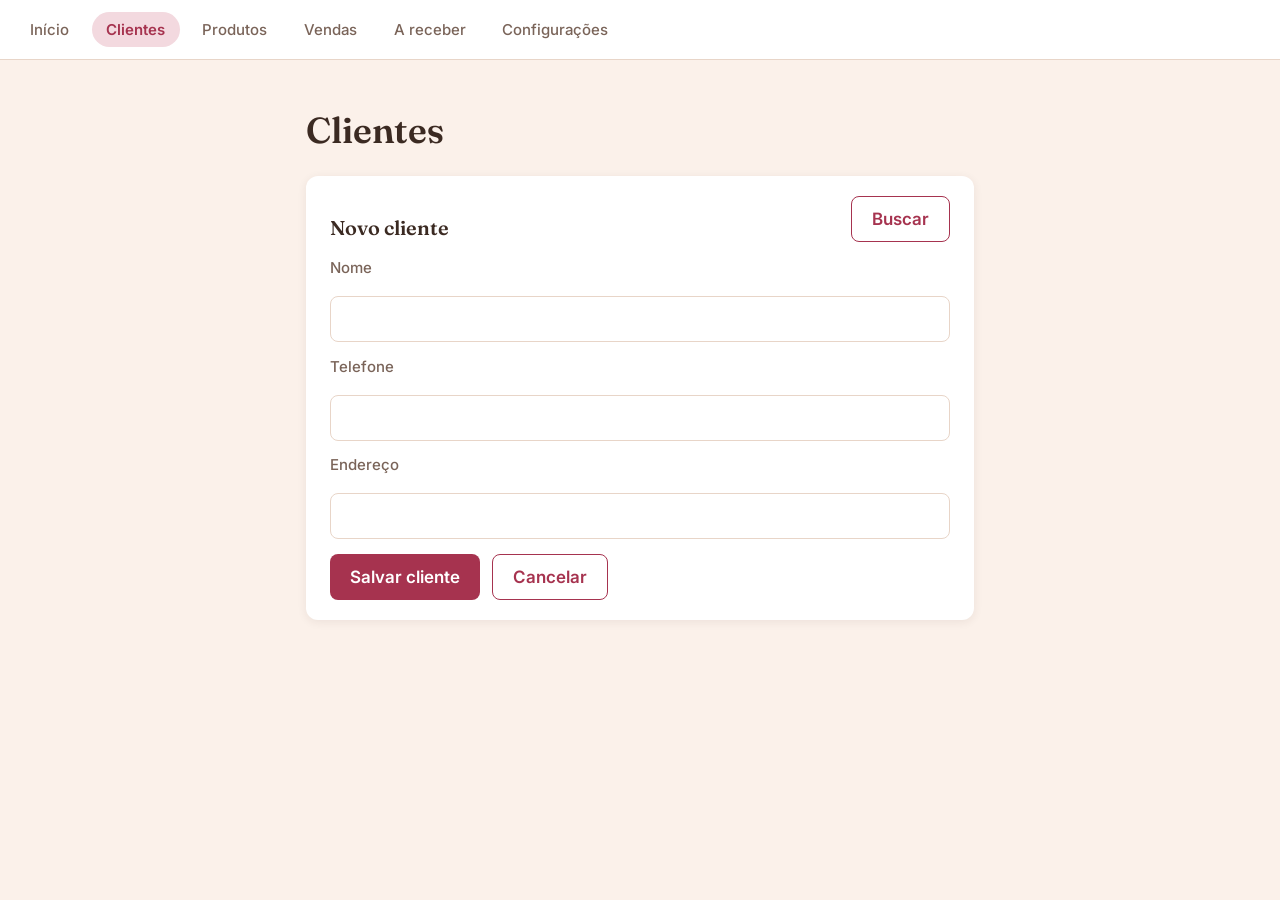
==== commit dc888af2: "refactor(clientes-produtos): altera visualizacao inicial dos cadastros" ====
--- a/customers.html
+++ b/customers.html
@@ -1,76 +1,93 @@
-<!DOCTYPE html>
+<!doctype html>
 <html lang="pt-br">
-<head>
-  <meta charset="UTF-8" />
-  <meta name="viewport" content="width=device-width, initial-scale=1.0" />
-  <title>Clientes</title>
-  <link rel="preconnect" href="https://fonts.googleapis.com" />
-  <link rel="preconnect" href="https://fonts.gstatic.com" crossorigin />
-  <link href="https://fonts.googleapis.com/css2?family=Fraunces:opsz,wght@9..144,400;9..144,600&family=Inter:wght@400;500;600&display=swap" rel="stylesheet" />
-  <link rel="stylesheet" href="css/style.css" />
-</head>
-<body>
-  <div id="mainNav"></div>
-  <main>
-    <h1>Clientes</h1>
+  <head>
+    <meta charset="UTF-8" />
+    <meta name="viewport" content="width=device-width, initial-scale=1.0" />
+    <title>Clientes</title>
+    <link rel="preconnect" href="https://fonts.googleapis.com" />
+    <link rel="preconnect" href="https://fonts.gstatic.com" crossorigin />
+    <link
+      href="https://fonts.googleapis.com/css2?family=Fraunces:opsz,wght@9..144,400;9..144,600&family=Inter:wght@400;500;600&display=swap"
+      rel="stylesheet"
+    />
+    <link rel="stylesheet" href="css/style.css" />
+  </head>
+  <body>
+    <div id="mainNav"></div>
+    <main>
+      <h1>Clientes</h1>
 
-    <!-- Mensagens de erro ou sucesso ficam FORA das duas visões, no topo:
+      <!-- Mensagens de erro ou sucesso ficam FORA das duas visões, no topo:
          assim aparecem tanto na lista (ex: "Cliente cadastrado com sucesso")
          quanto no formulário (ex: erro ao salvar). -->
-    <p id="formMessage"></p>
+      <p id="formMessage"></p>
 
-    <!-- ==== Visão 1: LISTA de clientes (é a que aparece ao abrir a página) ==== -->
-    <div id="listView">
-      <section>
-        <div class="listHeader">
-          <h2>Clientes cadastrados</h2>
-          <button type="button" id="newCustomerButton" class="primaryButton">Novo cliente</button>
-        </div>
+      <!-- ==== Visão 1: FORMULÁRIO de cadastro/edição (é a que aparece ao abrir
+         a página — cadastrar um cliente novo é a ação mais comum aqui) ==== -->
+      <div id="formView">
+        <section>
+          <div class="listHeader">
+            <h2 id="formTitle">Novo cliente</h2>
+            <button type="button" id="searchButton" class="secondaryButton">
+              Buscar
+            </button>
+          </div>
+          <form id="customerForm">
+            <!-- Campo escondido: guarda o id do cliente quando estamos EDITANDO.
+               Quando está vazio, significa que é um cliente novo (criar, não editar). -->
+            <input type="hidden" id="customerId" name="customerId" />
 
-        <label for="customerSearch">Buscar cliente</label>
-        <input
-          type="search"
-          id="customerSearch"
-          placeholder="Nome, telefone ou endereço"
-          autocomplete="off"
-        />
+            <label for="customerName">Nome</label>
+            <input type="text" id="customerName" name="name" required />
 
-        <!-- Lista de clientes: cada cliente vira um <li> (bloco com as
+            <label for="customerPhone">Telefone</label>
+            <input
+              type="text"
+              id="customerPhone"
+              name="phone"
+              inputmode="tel"
+            />
+
+            <label for="customerAddress">Endereço</label>
+            <input type="text" id="customerAddress" name="address" />
+
+            <div class="button-row">
+              <button type="submit">Salvar cliente</button>
+              <button type="button" id="cancelEditButton">Cancelar</button>
+            </div>
+          </form>
+        </section>
+      </div>
+
+      <!-- ==== Visão 2: LISTA de clientes (escondida por padrão — acessada
+         pelo botão "Buscar" acima) ==== -->
+      <div id="listView" hidden>
+        <section>
+          <div class="listHeader">
+            <h2>Clientes cadastrados</h2>
+            <button type="button" id="newCustomerButton" class="primaryButton">
+              Novo cliente
+            </button>
+          </div>
+
+          <label for="customerSearch">Buscar cliente</label>
+          <input
+            type="search"
+            id="customerSearch"
+            placeholder="Nome, telefone ou endereço"
+            autocomplete="off"
+          />
+
+          <!-- Lista de clientes: cada cliente vira um <li> (bloco com as
              informações empilhadas e os botões de ação sempre visíveis) -->
-        <ul id="customerList" class="recordList">
-          <!-- Os clientes serão inseridos aqui via JavaScript -->
-        </ul>
-      </section>
-    </div>
+          <ul id="customerList" class="recordList">
+            <!-- Os clientes serão inseridos aqui via JavaScript -->
+          </ul>
+        </section>
+      </div>
+    </main>
 
-    <!-- ==== Visão 2: FORMULÁRIO de cadastro/edição (começa escondida) ==== -->
-    <div id="formView" hidden>
-      <section>
-        <h2 id="formTitle">Novo cliente</h2>
-        <form id="customerForm">
-          <!-- Campo escondido: guarda o id do cliente quando estamos EDITANDO.
-               Quando está vazio, significa que é um cliente novo (criar, não editar). -->
-          <input type="hidden" id="customerId" name="customerId" />
-
-          <label for="customerName">Nome</label>
-          <input type="text" id="customerName" name="name" required />
-
-          <label for="customerPhone">Telefone</label>
-          <input type="text" id="customerPhone" name="phone" inputmode="tel" />
-
-          <label for="customerAddress">Endereço</label>
-          <input type="text" id="customerAddress" name="address" />
-
-          <div class="button-row">
-            <button type="submit">Salvar cliente</button>
-            <button type="button" id="cancelEditButton">Cancelar</button>
-          </div>
-        </form>
-      </section>
-    </div>
-  </main>
-
-  <script type="module" src="js/components/nav.js"></script>
-  <script type="module" src="js/pages/customers.js"></script>
-</body>
-</html>+    <script type="module" src="js/components/nav.js"></script>
+    <script type="module" src="js/pages/customers.js"></script>
+  </body>
+</html>
--- a/css/style.css
+++ b/css/style.css
@@ -181,6 +181,15 @@
 h2 {
   font: 600 var(--text-lg) var(--font-display);
   margin-bottom: 0.75rem;
+}
+
+/* Texto explicativo abaixo de um título de seção (ex: tela de
+   Configurações) — tom secundário, menor, sem competir com o conteúdo
+   principal da tela. */
+.settingsHint {
+  font: 400 var(--text-sm) var(--font-ui);
+  color: var(--color-text-muted);
+  margin: -0.25rem 0 1rem;
 }
 
 /* ---- Formulário de Cliente ---- */
@@ -346,7 +355,10 @@
 /* Em telas pequenas, os botões de ação mostram só o ícone — o texto
    continua no HTML (leitor de tela ainda anuncia "Editar", "Excluir" etc.
    normalmente), só fica visualmente escondido. Isso evita o texto quebrar
-   linha e bagunçar a tabela/lista em telas estreitas. */
+   linha e bagunçar a tabela/lista em telas estreitas.
+   Breakpoint 576px (não 479px): validado em teste real de dispositivo —
+   entre 480–576px a lista já vira linha horizontal e o texto do botão
+   ainda quebrava o layout (ver skill doces-salgados-lembretes, 2026-09-29). */
 @media (max-width: 576px) {
   .actionLabel {
     position: absolute;
@@ -376,6 +388,21 @@
   background: var(--color-danger-soft);
 }
 
+/* Botão de ação desabilitado (ex: Editar/Excluir numa venda que já tem
+   pagamento de fiado registrado) — opacidade reduzida e sem hover, pra
+   ficar claro visualmente que a ação não está disponível ali. O "title"
+   no HTML explica o motivo ao passar o mouse/tocar. */
+td .rowActionButton:disabled,
+.recordActions .rowActionButton:disabled {
+  opacity: 0.4;
+  cursor: not-allowed;
+}
+
+td .rowActionButton:disabled:hover,
+.recordActions .rowActionButton:disabled:hover {
+  background: transparent;
+}
+
 /* Mensagem para quando ainda não há nenhum registro cadastrado
    (reaproveitada em clientes, produtos, e futuramente vendas) */
 .emptyState {
@@ -430,8 +457,33 @@
    para separar da lista de registros logo abaixo. */
 #customerSearch,
 #productSearch,
-#saleSearch {
+#saleSearch,
+#creditSearch {
   margin-bottom: 1rem;
+}
+
+/* ---- Filtros da lista de Vendas (cliente, período, situação) ----
+   Empilhados no mobile (igual a qualquer formulário desta interface);
+   viram uma linha a partir de 480px, já que os três campos são
+   relativamente curtos e cabem lado a lado em telas maiores. */
+.filtersWrapper {
+  margin-bottom: 1rem;
+}
+
+.filterRow {
+  display: flex;
+  flex-direction: column;
+  gap: 0.75rem;
+  margin-top: 0.75rem;
+}
+
+.filterField {
+  display: flex;
+  flex-direction: column;
+}
+
+.filterField label {
+  margin-bottom: 0.25rem;
 }
 
 /* A lista de registros em si — sem marcadores de "<li>", sem sombra
@@ -477,6 +529,16 @@
   gap: 0.15rem;
 }
 
+/* Agrupa informações secundárias que também precisam ficar empilhadas
+   entre si (ex: preço + estoque em Produtos), do mesmo jeito que
+   .recordPrimary empilha nome + telefone em Clientes — sem depender de
+   um separador visual como "·" para diferenciar as duas linhas. */
+.recordSecondary {
+  display: flex;
+  flex-direction: column;
+  gap: 0.15rem;
+}
+
 .recordTitle {
   font: 600 var(--text-base) var(--font-ui);
   color: var(--color-text);
@@ -499,14 +561,17 @@
   flex-shrink: 0;
 }
 
-/* ---- Reposição de estoque (linha inline na tabela de produtos) ---- */
-
-/* A linha extra que aparece logo abaixo do produto, ao clicar em
+/* ---- Reposição de estoque (item inline na lista de produtos) ---- */
+
+/* O item extra que aparece logo abaixo do produto, ao clicar em
    "Repor estoque". Usa a cor de destaque suave, para diferenciar
-   visualmente de uma linha comum de dado. */
-.restockRow td {
+   visualmente de um item comum da lista. Como agora a lista de produtos
+   é .recordList (<li>), e não mais uma <table>, este item recebe padding
+   e cor de fundo diretamente nele, em vez de num <td>. */
+.restockRow {
   background: var(--color-surface-alt);
   border-bottom: 1px solid var(--color-border);
+  padding: 1rem 0.5rem;
 }
 
 .restockForm {
@@ -518,6 +583,34 @@
 
 .restockForm label {
   margin-bottom: 0.25rem;
+}
+
+/* Seletor de modo (Adicionar produzido / Corrigir estoque atual) — as
+   duas opções lado a lado quando cabem, quebrando para baixo em telas
+   muito estreitas (flex-wrap), sem exigir um componente visual novo:
+   são só dois radios nativos com rótulo ao lado. */
+.restockModeToggle {
+  display: flex;
+  flex-wrap: wrap;
+  gap: 0.25rem 1rem;
+  margin-bottom: 0.2rem;
+}
+
+.restockModeOption {
+  display: flex;
+  align-items: center;
+  gap: 0.4rem;
+  font: 400 var(--text-sm) var(--font-ui);
+  color: var(--color-text-muted);
+  margin-bottom: 0;
+  cursor: pointer;
+}
+
+.restockModeOption input[type="radio"] {
+  accent-color: var(--color-primary);
+  width: 1.1rem;
+  height: 1.1rem;
+  flex-shrink: 0;
 }
 
 /* Botão de confirmar reposição: reaproveita o estilo do botão primário */
@@ -601,6 +694,25 @@
   white-space: nowrap;
 }
 
+/* Resultado de cliente: nome em cima, endereço embaixo (menor e mais
+   claro) — diferente do resultado de produto (nome + preço lado a lado),
+   porque aqui o objetivo é diferenciar clientes com o mesmo nome. */
+.productSearchResults li.customerResultItem {
+  flex-direction: column;
+  align-items: flex-start;
+  gap: 0.15rem;
+}
+
+.resultCustomerName {
+  color: var(--color-text);
+  font: 400 var(--text-base) var(--font-ui);
+}
+
+.resultCustomerAddress {
+  color: var(--color-text-muted);
+  font: 400 var(--text-xs) var(--font-ui);
+}
+
 .productSearchResults .noResultsItem {
   color: var(--color-text-muted);
   cursor: default;
@@ -610,10 +722,98 @@
   background: transparent;
 }
 
-/* ---- Lista de itens adicionados à venda ---- */
+/* ---- Lista de itens adicionados à venda ----
+   Não é uma <table>: cada item é um <li>, porque no mobile ele precisa
+   quebrar em DUAS linhas (nome do produto em cima; quantidade, subtotal
+   e excluir embaixo) — colunas de tabela tradicionais ficariam espremidas
+   demais numa tela estreita. No desktop (ver media query de 480px),
+   volta a ser uma linha só. */
 
 .saleItemsWrapper {
   margin-top: 0.25rem;
+}
+
+.saleItemsList {
+  list-style: none;
+  margin: 0;
+  padding: 0;
+}
+
+.saleItemRow {
+  display: flex;
+  flex-direction: column;
+  gap: 0.6rem;
+  padding: 0.85rem 0;
+  border-bottom: 1px solid var(--color-border);
+}
+
+.saleItemsList .saleItemRow:last-child {
+  border-bottom: none;
+}
+
+.saleItemName {
+  font: 600 var(--text-base) var(--font-ui);
+  color: var(--color-text);
+}
+
+/* Segunda linha no mobile: quantidade e subtotal ficam juntos à
+   esquerda; o botão de excluir é empurrado pra direita com
+   margin-left: auto, mantendo o padrão de "ações sempre à direita" já
+   usado no resto da interface. flex-wrap permite que, numa tela muito
+   estreita, o conjunto quebre em vez de estourar a largura. */
+.saleItemControls {
+  display: flex;
+  align-items: center;
+  flex-wrap: wrap;
+  gap: 0.75rem;
+}
+
+.saleItemControls .removeItemButton {
+  margin-left: auto;
+}
+
+/* O valor total do item é clicável para editar (ver js/pages/sales.js).
+   O padding + border-radius + hover dão a "pista" visual de que dá pra
+   clicar, sem precisar de um ícone extra — mesmo princípio de "ícones só
+   quando ajudam" da skill de estilo visual. */
+.saleItemSubtotal {
+  font: 600 var(--text-sm) var(--font-ui);
+  color: var(--color-text);
+  white-space: nowrap;
+  cursor: pointer;
+  padding: 0.2rem 0.45rem;
+  border-radius: 6px;
+}
+
+.saleItemSubtotal:hover {
+  background: var(--color-primary-soft);
+  color: var(--color-primary);
+}
+
+.saleItemSubtotal:focus-visible {
+  outline: 2px solid var(--color-primary);
+  outline-offset: 1px;
+}
+
+/* O campo que substitui o valor total durante a edição — compacto,
+   parecido em tamanho com o qtyStepper ao lado, já que vive dentro de
+   uma linha estreita com vários outros controles. */
+.saleItemControls .saleItemSubtotalInput {
+  width: 5rem;
+  min-height: 2.25rem;
+  padding: 0.3rem 0.45rem;
+  border: 1.5px solid var(--color-primary);
+  border-radius: 6px;
+  font: 600 var(--text-sm) var(--font-ui);
+  color: var(--color-text);
+  background: var(--color-surface);
+  appearance: none;
+  -webkit-appearance: none;
+}
+
+.saleItemControls .saleItemSubtotalInput:focus {
+  outline: 2px solid var(--color-primary);
+  outline-offset: 1px;
 }
 
 /* Controle de quantidade com botões +/- — pensado para toque no celular,
@@ -774,6 +974,111 @@
   margin-top: 0.6rem;
 }
 
+/* ---- Lista de vendas em telas estreitas: duas linhas por venda ----
+   A tabela de vendas continua sendo uma <table> de verdade (a skill de
+   estilo visual mantém esse padrão para Vendas/A Receber, por causa da
+   ação de expandir detalhe por linha) — mas abaixo de 576px, mesmo com
+   scroll horizontal, os botões de ação podem ficar fora da área visível
+   sem o usuário perceber. Em vez de trocar a tabela por uma lista (como
+   fizemos em Clientes/Produtos), aqui só REORGANIZAMOS visualmente as
+   células com CSS Grid: cada linha de venda (.saleRow) vira um grid de
+   2 linhas x 3 colunas (data/total | cliente/situação | ação), sem
+   perder a marcação semântica de tabela. A linha de detalhes expandidos
+   (.saleDetailsRow) não entra nesse grid — continua um bloco único. */
+@media (max-width: 576px) {
+  /* Com a tabela virando um grid de 2 linhas por venda, o conteúdo já
+     cabe na largura da tela — não precisa mais de scroll horizontal
+     (que era, inclusive, o problema original a ser resolvido). Escopado
+     só ao wrapper de Vendas (.salesTableWrapper), não a .tableScroll em
+     geral, para não afetar outras tabelas do projeto (ex: A Receber). */
+  .salesTableWrapper {
+    overflow-x: visible;
+  }
+
+  #salesTable thead {
+    display: none;
+  }
+
+  #salesTable,
+  #salesTable tbody {
+    display: block;
+    width: 100%;
+  }
+
+  #salesTable tr.saleRow {
+    display: grid;
+    grid-template-columns: auto 1fr auto;
+    grid-template-areas:
+      "date     customer action"
+      "total    status   action";
+    column-gap: 0.75rem;
+    row-gap: 0.3rem;
+    align-items: center;
+    padding: 0.85rem 0;
+    border-bottom: 1px solid var(--color-border);
+  }
+
+  #salesTable tr.saleRow td {
+    padding: 0;
+    border-bottom: none;
+  }
+
+  #salesTable tr.saleRow td:nth-child(1) {
+    grid-area: date;
+    font: 400 var(--text-sm) var(--font-ui);
+    color: var(--color-text-muted);
+  }
+
+  #salesTable tr.saleRow td:nth-child(2) {
+    grid-area: customer;
+    font: 600 var(--text-base) var(--font-ui);
+    color: var(--color-text);
+  }
+
+  #salesTable tr.saleRow td:nth-child(3) {
+    grid-area: total;
+    font: 600 var(--text-sm) var(--font-ui);
+  }
+
+  #salesTable tr.saleRow td:nth-child(4) {
+    grid-area: status;
+  }
+
+  #salesTable tr.saleRow td:nth-child(5) {
+    grid-area: action;
+    grid-row: 1 / span 2;
+    align-self: center;
+    justify-self: end;
+  }
+
+  /* A linha de detalhes (itens + pagamentos) continua um bloco único,
+     ocupando a largura toda — ela não faz parte do grid acima. */
+  #salesTable tr.saleDetailsRow {
+    display: block;
+  }
+
+  #salesTable tr.saleDetailsRow td {
+    display: block;
+    padding: 1rem;
+  }
+
+  /* Nomes de produto longos na lista de itens da venda truncam com "..."
+     em vez de empurrar o subtotal para fora da área visível ou quebrar
+     linha de forma feia — o preço precisa continuar sempre legível. */
+  .saleDetailsContent li span:first-child {
+    flex: 1;
+    min-width: 0;
+    overflow: hidden;
+    text-overflow: ellipsis;
+    white-space: nowrap;
+    margin-right: 0.5rem;
+  }
+
+  .saleDetailsContent li span:last-child {
+    flex-shrink: 0;
+  }
+}
+
 /* ==========================================================================
    Tela de Controle de Fiado
    ========================================================================== */
@@ -850,6 +1155,23 @@
   background: var(--color-primary);
   color: #ffffff;
   border: none;
+  width: 100%;
+}
+
+/* Botão secundário genérico — contorno, cor da marca, sem preenchimento
+   sólido. Para ações importantes mas que não são a ação principal da
+   tela/formulário (ex: "Enviar Pix" dentro do formulário de pagamento,
+   onde "Confirmar pagamento" já é o destaque sólido). Reaproveitável em
+   qualquer lugar do projeto que precisar desse mesmo papel visual. */
+.secondaryButton {
+  background: transparent;
+  color: var(--color-primary);
+  border: 1.5px solid var(--color-primary);
+  width: 100%;
+}
+
+.secondaryButton:hover {
+  background: var(--color-primary-soft);
 }
 
 .paymentForm .confirmPaymentButton:hover {
@@ -968,55 +1290,52 @@
     width: auto;
   }
 
-  /* Formulários inline (reposição de estoque, pagamento) voltam a ficar
-     lado a lado e compactos — no mobile, ficam empilhados em largura
-     total (ver regras mobile-first acima) */
-  .restockForm,
-  .paymentForm {
+  /* Reposição de estoque: label, campo e botões cabem numa linha só mesmo
+     no desktop. O seletor de modo (Adicionar/Corrigir) é a exceção: com
+     flex-basis: 100% ele ocupa a linha inteira sozinho, empurrando o
+     resto para a linha de baixo — sem isso, tentar encaixar o seletor
+     junto com label+input+botões na mesma linha desalinharia tudo (mesmo
+     problema que já corrigimos no formulário de pagamento). */
+  .restockForm {
     flex-direction: row;
     align-items: center;
     flex-wrap: wrap;
   }
 
-  .restockForm label,
-  .paymentForm label {
+  .restockForm .restockModeToggle {
+    flex-basis: 100%;
+  }
+
+  .restockForm label {
     margin-bottom: 0;
     white-space: nowrap;
   }
 
-  .restockForm input[type="number"],
-  .paymentForm input[type="number"],
-  .paymentForm input[type="text"],
-  .paymentForm select {
-    width: auto;
+  .restockForm input[type="number"] {
+    width: 6rem;
     min-height: auto;
     padding: 0.4rem 0.6rem;
     font: 400 var(--text-sm) var(--font-ui);
   }
 
-  .restockForm input[type="number"],
-  .paymentForm input[type="number"] {
-    width: 6rem;
-  }
-
-  .paymentForm input[type="text"] {
-    width: 10rem;
-  }
-
   .restockForm .confirmRestockButton,
-  .restockForm .cancelRestockButton,
-  .paymentForm .confirmPaymentButton,
-  .paymentForm .cancelPaymentButton {
+  .restockForm .cancelRestockButton {
     width: auto;
     padding: 0.4rem 0.9rem;
     min-height: auto;
     font: 600 var(--text-sm) var(--font-ui);
   }
 
-  .restockForm .cancelRestockButton,
-  .paymentForm .cancelPaymentButton {
+  .restockForm .cancelRestockButton {
     font-weight: 500;
   }
+
+  /* Pagamento: 4 campos (valor, forma de pagamento, observação, botão) —
+     empilhado (label acima do input, campo embaixo do outro) em qualquer
+     largura de tela, igual aos formulários principais do projeto. Não
+     reaproveita o layout em linha do .restockForm porque, com campos
+     demais disputando espaço horizontal, o resultado desalinha (ver
+     skill doces-salgados-lembretes, ajuste de 2026-09-29). */
 
   /* Cabeçalho da lista: título e botão "Novo ..." lado a lado, botão
      com largura do próprio texto (não mais 100%) */
@@ -1030,6 +1349,15 @@
     width: auto;
   }
 
+  /* Escopado só a .listHeader (botão "Buscar") — o botão de Pix também
+     usa .secondaryButton, mas vive dentro de .paymentForm e precisa
+     continuar ocupando a largura toda em qualquer tamanho de tela (ver
+     decisão da skill de lembretes sobre formulários com campos demais
+     pra caber numa linha só). */
+  .listHeader .secondaryButton {
+    width: auto;
+  }
+
   /* A partir daqui sobra espaço horizontal: o endereço passa a ficar ao
      lado do bloco nome+telefone (não embaixo), em vez de embaixo dele —
      mas nome e telefone continuam empilhados entre si (ver .recordPrimary
@@ -1051,4 +1379,27 @@
   .recordAddress {
     flex: 1;
   }
-}
+
+  /* Filtros de Vendas: de empilhados (mobile) para uma linha horizontal,
+     já que De/Até/Situação são campos curtos e sobra espaço lado a lado. */
+  .filterRow {
+    flex-direction: row;
+  }
+
+  .filterField {
+    flex: 1;
+  }
+
+  /* Item da venda: volta a ser uma linha só (nome + controles lado a
+     lado), igual ao formato de tabela que já existia antes. */
+  .saleItemRow {
+    flex-direction: row;
+    align-items: center;
+    justify-content: space-between;
+    gap: 1rem;
+  }
+
+  .saleItemName {
+    flex: 1;
+  }
+}
